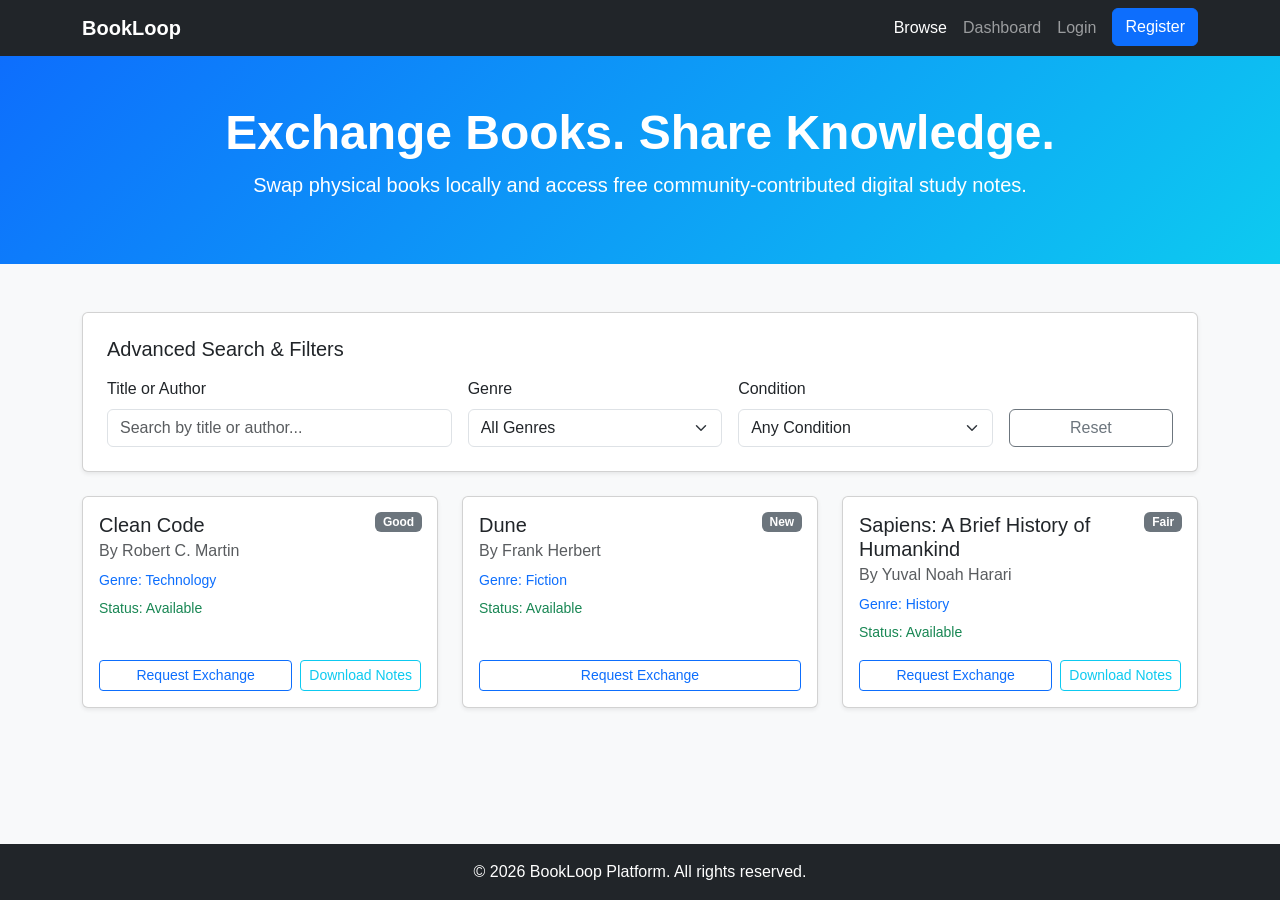
==== public/index.html @ fa004065 "Complete project setup with backend API and database schema" ====
<!DOCTYPE html>
<html lang="en">
<head>
    <meta charset="UTF-8">
    <meta name="viewport" content="width=device-width, initial-scale=1.0">
    <title>BookLoop - Exchange Books & Share Digital Notes</title>
    <!-- Bootstrap 5 CSS CDN -->
    <link href="https://cdn.jsdelivr.net/npm/bootstrap@5.3.2/dist/css/bootstrap.min.css" rel="stylesheet">
    <link rel="stylesheet" href="../assets/css/style.css">
</head>
<body>

    <!-- Navigation Bar -->
    <nav class="navbar navbar-expand-lg navbar-dark bg-dark">
        <div class="container">
            <a class="navbar-brand fw-bold" href="index.html">BookLoop</a>
            <button class="navbar-toggler" type="button" data-bs-toggle="collapse" data-bs-target="#navbarNav">
                <span class="navbar-toggler-icon"></span>
            </button>
            <div class="collapse navbar-collapse" id="navbarNav">
                <ul class="navbar-nav ms-auto">
                    <li class="nav-item"><a class="nav-link active" href="index.html">Browse</a></li>
                    <li class="nav-item"><a class="nav-link" href="dashboard.html">Dashboard</a></li>
                    <li class="nav-item"><a class="nav-link" href="login.html">Login</a></li>
                    <li class="nav-item"><a class="btn btn-primary ms-2" href="register.html">Register</a></li>
                </ul>
            </div>
        </div>
    </nav>

    <!-- Hero Header -->
    <header class="hero-section text-center">
        <div class="container">
            <h1 class="display-5 fw-bold">Exchange Books. Share Knowledge.</h1>
            <p class="lead">Swap physical books locally and access free community-contributed digital study notes.</p>
        </div>
    </header>

    <!-- Main Content: Advanced Search & Listings -->
    <main class="container my-5">
        
        <!-- Advanced Search & Filter Bar (MVP Essential) -->
        <div class="card p-4 mb-4 shadow-sm">
            <h5 class="card-title mb-3">Advanced Search & Filters</h5>
            <form id="search-filter-form" class="row g-3">
                <div class="col-md-4">
                    <label for="search-keyword" class="form-label">Title or Author</label>
                    <input type="text" id="search-keyword" class="form-control" placeholder="Search by title or author...">
                </div>
                <div class="col-md-3">
                    <label for="filter-genre" class="form-label">Genre</label>
                    <select id="filter-genre" class="form-select">
                        <option value="all">All Genres</option>
                        <option value="Fiction">Fiction</option>
                        <option value="Non-Fiction">Non-Fiction</option>
                        <option value="Science">Science</option>
                        <option value="Technology">Technology</option>
                        <option value="History">History</option>
                    </select>
                </div>
                <div class="col-md-3">
                    <label for="filter-condition" class="form-label">Condition</label>
                    <select id="filter-condition" class="form-select">
                        <option value="all">Any Condition</option>
                        <option value="New">New</option>
                        <option value="Good">Good</option>
                        <option value="Fair">Fair</option>
                    </select>
                </div>
                <div class="col-md-2 d-flex align-items-end">
                    <button type="reset" id="reset-filter-btn" class="btn btn-outline-secondary w-100">Reset</button>
                </div>
            </form>
        </div>

        <!-- Dynamic Content Grid -->
        <div id="listings-container" class="row g-4">
            <!-- Rendered dynamically by app.js -->
        </div>

    </main>

    <!-- Footer -->
    <footer class="bg-dark text-white text-center py-3 mt-auto">
        <p class="mb-0">&copy; 2026 BookLoop Platform. All rights reserved.</p>
    </footer>

    <!-- Bootstrap 5 JS Bundle & Custom Application Script -->
    <script src="https://cdn.jsdelivr.net/npm/bootstrap@5.3.2/dist/js/bootstrap.bundle.min.js"></script>
    <script src="../assets/js/app.js"></script>
</body>
</html>
---- assets/css/style.css ----
/* Custom styling overrides for BookLoop platform */
body {
    background-color: #f8f9fa;
    font-family: 'Segoe UI', Tahoma, Geneva, Verdana, sans-serif;
    min-height: 100vh;
    display: flex;
    flex-direction: column;
}

main {
    flex: 1;
}

.hero-section {
    background: linear-gradient(135deg, #0d6efd 0%, #0dcaf0 100%);
    color: white;
    padding: 3rem 0;
}

.card {
    transition: transform 0.2s ease, box-shadow 0.2s ease;
}

.card:hover {
    transform: translateY(-4px);
    box-shadow: 0 8px 16px rgba(0,0,0,0.1);
}

.badge-condition {
    position: absolute;
    top: 15px;
    right: 15px;
}
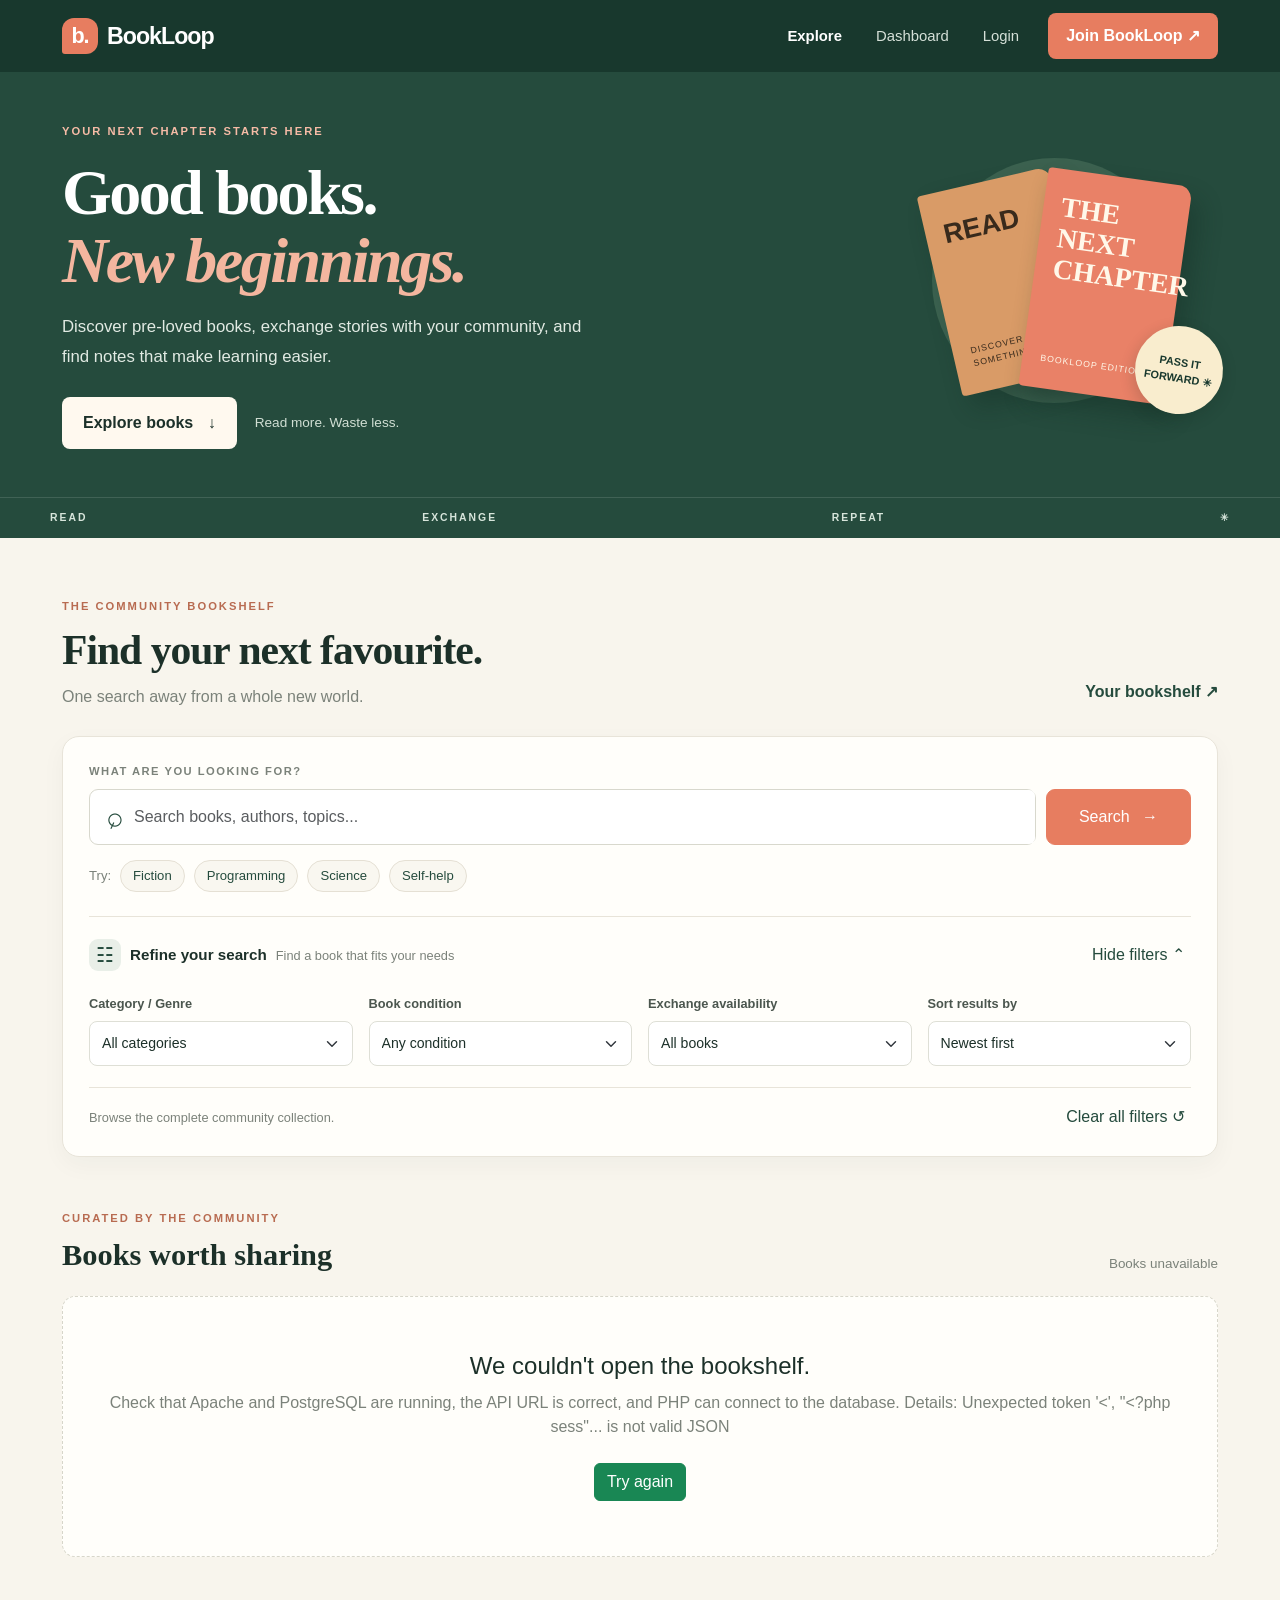
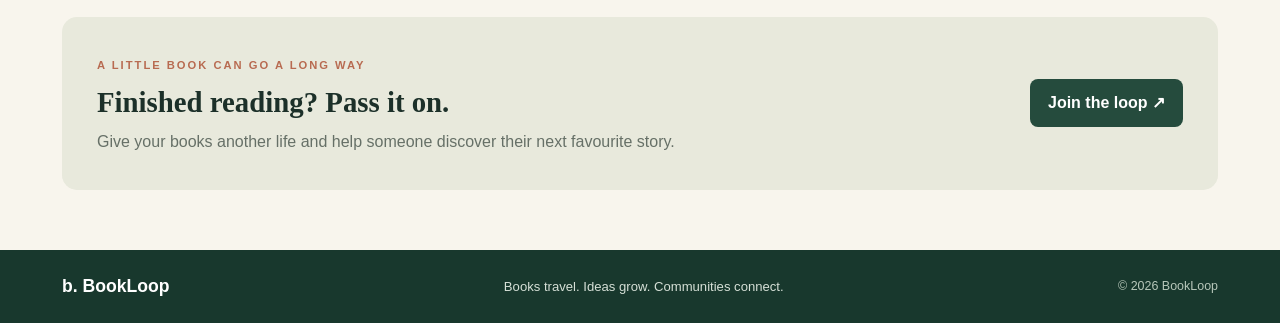
==== commit c840cb4d: "Improve BookLoop frontend UI" ====
--- a/public/index.html
+++ b/public/index.html
@@ -1,92 +1,293 @@
+
 <!DOCTYPE html>
 <html lang="en">
 <head>
     <meta charset="UTF-8">
     <meta name="viewport" content="width=device-width, initial-scale=1.0">
-    <title>BookLoop - Exchange Books & Share Digital Notes</title>
-    <!-- Bootstrap 5 CSS CDN -->
-    <link href="https://cdn.jsdelivr.net/npm/bootstrap@5.3.2/dist/css/bootstrap.min.css" rel="stylesheet">
+    <meta name="theme-color" content="#172923">
+
+    <title>BookLoop | Discover Your Next Read</title>
+
+    <link href="https://cdn.jsdelivr.net/npm/bootstrap@5.3.3/dist/css/bootstrap.min.css" rel="stylesheet">
     <link rel="stylesheet" href="../assets/css/style.css">
 </head>
-<body>
-
-    <!-- Navigation Bar -->
-    <nav class="navbar navbar-expand-lg navbar-dark bg-dark">
+<body class="bookloop-page">
+
+    <!-- Navigation -->
+    <nav class="navbar navbar-expand-lg bookloop-nav">
         <div class="container">
-            <a class="navbar-brand fw-bold" href="index.html">BookLoop</a>
-            <button class="navbar-toggler" type="button" data-bs-toggle="collapse" data-bs-target="#navbarNav">
+            <a class="navbar-brand" href="index.html">
+                <span class="brand-symbol">b.</span>
+                BookLoop
+            </a>
+
+            <button class="navbar-toggler" type="button"
+                    data-bs-toggle="collapse"
+                    data-bs-target="#navbarNav"
+                    aria-label="Toggle navigation">
                 <span class="navbar-toggler-icon"></span>
             </button>
+
             <div class="collapse navbar-collapse" id="navbarNav">
-                <ul class="navbar-nav ms-auto">
-                    <li class="nav-item"><a class="nav-link active" href="index.html">Browse</a></li>
-                    <li class="nav-item"><a class="nav-link" href="dashboard.html">Dashboard</a></li>
-                    <li class="nav-item"><a class="nav-link" href="login.html">Login</a></li>
-                    <li class="nav-item"><a class="btn btn-primary ms-2" href="register.html">Register</a></li>
+                <ul class="navbar-nav ms-auto align-items-lg-center gap-lg-2">
+                    <li class="nav-item">
+                        <a class="nav-link active" href="index.html">Explore</a>
+                    </li>
+                    <li class="nav-item">
+                        <a class="nav-link" href="dashboard.html">Dashboard</a>
+                    </li>
+                    <li class="nav-item">
+                        <a class="nav-link" href="login.html">Login</a>
+                    </li>
+                    <li class="nav-item">
+                        <a class="btn nav-register" href="register.html">
+                            Join BookLoop <span aria-hidden="true">↗</span>
+                        </a>
+                    </li>
                 </ul>
             </div>
         </div>
     </nav>
 
-    <!-- Hero Header -->
-    <header class="hero-section text-center">
-        <div class="container">
-            <h1 class="display-5 fw-bold">Exchange Books. Share Knowledge.</h1>
-            <p class="lead">Swap physical books locally and access free community-contributed digital study notes.</p>
+    <!-- Hero -->
+    <header class="bookloop-hero">
+        <div class="container hero-inner">
+            <div class="hero-copy">
+                <span class="eyebrow hero-eyebrow">
+                    YOUR NEXT CHAPTER STARTS HERE
+                </span>
+
+                <h1>Good books.<br>
+                    <span>New beginnings.</span>
+                </h1>
+
+                <p>
+                    Discover pre-loved books, exchange stories with your
+                    community, and find notes that make learning easier.
+                </p>
+
+                <div class="hero-actions">
+                    <a href="#discover" class="btn hero-primary">
+                        Explore books <span aria-hidden="true">↓</span>
+                    </a>
+                    <span class="hero-caption">Read more. Waste less.</span>
+                </div>
+            </div>
+
+            <div class="hero-art" aria-label="Illustration of books">
+                <div class="art-circle"></div>
+                <div class="art-book art-book-back">
+                    <span>READ</span>
+                    <small>DISCOVER SOMETHING NEW</small>
+                </div>
+                <div class="art-book art-book-front">
+                    <span>THE<br>NEXT<br>CHAPTER</span>
+                    <small>BOOKLOOP EDITION</small>
+                </div>
+                <div class="art-sticker">PASS IT<br>FORWARD ✳</div>
+            </div>
+        </div>
+
+        <div class="hero-bottom-line">
+            <span>READ</span>
+            <span>EXCHANGE</span>
+            <span>REPEAT</span>
+            <span>✳</span>
         </div>
     </header>
 
-    <!-- Main Content: Advanced Search & Listings -->
-    <main class="container my-5">
-        
-        <!-- Advanced Search & Filter Bar (MVP Essential) -->
-        <div class="card p-4 mb-4 shadow-sm">
-            <h5 class="card-title mb-3">Advanced Search & Filters</h5>
-            <form id="search-filter-form" class="row g-3">
-                <div class="col-md-4">
-                    <label for="search-keyword" class="form-label">Title or Author</label>
-                    <input type="text" id="search-keyword" class="form-control" placeholder="Search by title or author...">
-                </div>
-                <div class="col-md-3">
-                    <label for="filter-genre" class="form-label">Genre</label>
-                    <select id="filter-genre" class="form-select">
-                        <option value="all">All Genres</option>
-                        <option value="Fiction">Fiction</option>
-                        <option value="Non-Fiction">Non-Fiction</option>
-                        <option value="Science">Science</option>
-                        <option value="Technology">Technology</option>
-                        <option value="History">History</option>
-                    </select>
-                </div>
-                <div class="col-md-3">
-                    <label for="filter-condition" class="form-label">Condition</label>
-                    <select id="filter-condition" class="form-select">
-                        <option value="all">Any Condition</option>
-                        <option value="New">New</option>
-                        <option value="Good">Good</option>
-                        <option value="Fair">Fair</option>
-                    </select>
-                </div>
-                <div class="col-md-2 d-flex align-items-end">
-                    <button type="reset" id="reset-filter-btn" class="btn btn-outline-secondary w-100">Reset</button>
-                </div>
+    <main id="discover" class="container discover-section">
+
+        <!-- Search heading -->
+        <div class="discover-heading">
+            <div>
+                <span class="eyebrow">THE COMMUNITY BOOKSHELF</span>
+                <h2>Find your next favourite.</h2>
+                <p>One search away from a whole new world.</p>
+            </div>
+
+            <a href="dashboard.html" class="list-book-link">
+                Your bookshelf <span aria-hidden="true">↗</span>
+            </a>
+        </div>
+
+        <!-- Main search -->
+        <section class="search-shell" aria-label="Book search">
+            <form id="search-filter-form">
+
+                <label for="search-keyword" class="search-label">
+                    WHAT ARE YOU LOOKING FOR?
+                </label>
+
+                <div class="main-search-row">
+                    <div class="search-input-wrap">
+                        <span class="search-icon" aria-hidden="true">⌕</span>
+                        <input
+                            type="search"
+                            id="search-keyword"
+                            class="form-control"
+                            placeholder="Search books, authors, topics..."
+                            autocomplete="off"
+                        >
+                        <button type="button" id="clear-keyword"
+                                class="clear-keyword"
+                                aria-label="Clear search">
+                            ×
+                        </button>
+                    </div>
+
+                    <button type="submit" class="search-submit">
+                        Search <span aria-hidden="true">→</span>
+                    </button>
+                </div>
+
+                <div class="popular-searches">
+                    <span>Try:</span>
+                    <button type="button" class="search-suggestion"
+                            data-query="fiction">Fiction</button>
+                    <button type="button" class="search-suggestion"
+                            data-query="programming">Programming</button>
+                    <button type="button" class="search-suggestion"
+                            data-query="science">Science</button>
+                    <button type="button" class="search-suggestion"
+                            data-query="self help">Self-help</button>
+                </div>
+
+                <!-- Advanced filters -->
+                <div class="filter-heading">
+                    <div>
+                        <span class="filter-heading-icon">☷</span>
+                        <strong>Refine your search</strong>
+                        <span class="filter-subtitle">
+                            Find a book that fits your needs
+                        </span>
+                    </div>
+
+                    <button type="button" id="toggle-advanced"
+                            class="toggle-filters"
+                            aria-expanded="true"
+                            aria-controls="advanced-filters">
+                        Hide filters <span aria-hidden="true">⌃</span>
+                    </button>
+                </div>
+
+                <div id="advanced-filters" class="advanced-filters">
+                    <div class="row g-3">
+
+                        <div class="col-12 col-md-6 col-xl-3">
+                            <label for="filter-genre" class="form-label">
+                                Category / Genre
+                            </label>
+                            <select id="filter-genre" class="form-select">
+                                <option value="all">All categories</option>
+                                <option value="fiction">Fiction</option>
+                                <option value="non-fiction">Non-Fiction</option>
+                                <option value="science">Science</option>
+                                <option value="technology">Technology</option>
+                                <option value="programming">Programming</option>
+                                <option value="history">History</option>
+                                <option value="self help">Self Help</option>
+                                <option value="business">Business</option>
+                            </select>
+                        </div>
+
+                        <div class="col-12 col-md-6 col-xl-3">
+                            <label for="filter-condition" class="form-label">
+                                Book condition
+                            </label>
+                            <select id="filter-condition" class="form-select">
+                                <option value="all">Any condition</option>
+                                <option value="new">New</option>
+                                <option value="good">Good</option>
+                                <option value="fair">Fair</option>
+                                <option value="used">Used</option>
+                            </select>
+                        </div>
+
+                        <div class="col-12 col-md-6 col-xl-3">
+                            <label for="filter-availability" class="form-label">
+                                Exchange availability
+                            </label>
+                            <select id="filter-availability" class="form-select">
+                                <option value="all">All books</option>
+                                <option value="available">Available</option>
+                                <option value="requested">Requested</option>
+                            </select>
+                        </div>
+
+                        <div class="col-12 col-md-6 col-xl-3">
+                            <label for="sort-books" class="form-label">
+                                Sort results by
+                            </label>
+                            <select id="sort-books" class="form-select">
+                                <option value="newest">Newest first</option>
+                                <option value="title-asc">Title: A to Z</option>
+                                <option value="title-desc">Title: Z to A</option>
+                                <option value="author">Author: A to Z</option>
+                            </select>
+                        </div>
+
+                    </div>
+
+                    <div class="filter-footer">
+                        <span id="active-filter-summary">
+                            Browse the complete community collection.
+                        </span>
+                        <button type="reset" id="reset-filter-btn"
+                                class="reset-filters">
+                            Clear all filters <span aria-hidden="true">↺</span>
+                        </button>
+                    </div>
+                </div>
+
             </form>
-        </div>
-
-        <!-- Dynamic Content Grid -->
-        <div id="listings-container" class="row g-4">
-            <!-- Rendered dynamically by app.js -->
-        </div>
+        </section>
+
+        <!-- Results -->
+        <section class="results-section" aria-labelledby="results-title">
+            <div class="results-heading">
+                <div>
+                    <span class="eyebrow">CURATED BY THE COMMUNITY</span>
+                    <h3 id="results-title">Books worth sharing</h3>
+                </div>
+                <span id="results-count" class="results-count"
+                      aria-live="polite">Loading books...</span>
+            </div>
+
+            <div id="listings-container" class="row g-4">
+                <div class="col-12">
+                    <div class="loading-state">
+                        <span class="loading-spinner"></span>
+                        <p>Opening the community bookshelf...</p>
+                    </div>
+                </div>
+            </div>
+        </section>
+
+        <!-- Community banner -->
+        <section class="community-banner">
+            <div>
+                <span class="eyebrow">A LITTLE BOOK CAN GO A LONG WAY</span>
+                <h3>Finished reading? Pass it on.</h3>
+                <p>Give your books another life and help someone discover
+                   their next favourite story.</p>
+            </div>
+            <a href="dashboard.html" class="community-button">
+                Join the loop <span aria-hidden="true">↗</span>
+            </a>
+        </section>
 
     </main>
 
-    <!-- Footer -->
-    <footer class="bg-dark text-white text-center py-3 mt-auto">
-        <p class="mb-0">&copy; 2026 BookLoop Platform. All rights reserved.</p>
+    <footer class="bookloop-footer">
+        <div class="container footer-inner">
+            <a class="footer-brand" href="index.html">b. BookLoop</a>
+            <p>Books travel. Ideas grow. Communities connect.</p>
+            <span>© 2026 BookLoop</span>
+        </div>
     </footer>
 
-    <!-- Bootstrap 5 JS Bundle & Custom Application Script -->
-    <script src="https://cdn.jsdelivr.net/npm/bootstrap@5.3.2/dist/js/bootstrap.bundle.min.js"></script>
+    <script src="https://cdn.jsdelivr.net/npm/bootstrap@5.3.3/dist/js/bootstrap.bundle.min.js"></script>
     <script src="../assets/js/app.js"></script>
 </body>
-</html>+</html>
--- a/assets/css/style.css
+++ b/assets/css/style.css
@@ -1,33 +1,1026 @@
-/* Custom styling overrides for BookLoop platform */
-body {
-    background-color: #f8f9fa;
-    font-family: 'Segoe UI', Tahoma, Geneva, Verdana, sans-serif;
+
+/* ==========================================
+   BOOKLOOP — COMPLETE STYLESHEET
+   Theme: Modern community bookstore
+   ========================================== */
+
+/* ---------- 1. Global Variables ---------- */
+
+.bookloop-page {
+    --bl-ink: #1c3029;
+    --bl-green: #254b3d;
+    --bl-green-dark: #18382d;
+    --bl-coral: #e77d60;
+    --bl-cream: #f8f5ed;
+    --bl-paper: #fffefa;
+    --bl-muted: #7b827a;
+    --bl-line: #e8e4d9;
+
+    background: var(--bl-cream);
+    color: var(--bl-ink);
+    font-family: "Segoe UI", Arial, sans-serif;
+    margin: 0;
     min-height: 100vh;
+}
+
+.bookloop-page * {
+    box-sizing: border-box;
+}
+
+.bookloop-page a {
+    text-decoration: none;
+}
+
+.bookloop-page button,
+.bookloop-page input,
+.bookloop-page select {
+    font: inherit;
+}
+
+.bookloop-page .container {
+    max-width: 1180px;
+}
+
+/* ---------- 2. Navigation ---------- */
+
+.bookloop-nav {
+    background: var(--bl-green-dark);
+    padding: 13px 0;
+}
+
+.bookloop-nav .navbar-brand {
+    color: #fff;
+    font-size: 1.45rem;
+    font-weight: 800;
+    letter-spacing: -1px;
+    display: flex;
+    align-items: center;
+    gap: 9px;
+}
+
+.brand-symbol {
+    width: 36px;
+    height: 36px;
+    display: inline-flex;
+    align-items: center;
+    justify-content: center;
+    background: var(--bl-coral);
+    color: #fff;
+    border-radius: 12px 12px 12px 3px;
+    font-size: 1.35rem;
+}
+
+.bookloop-nav .nav-link {
+    color: #d5e0d8;
+    padding: 10px 13px !important;
+    font-size: 0.93rem;
+    transition: color 0.2s;
+}
+
+.bookloop-nav .nav-link:hover,
+.bookloop-nav .nav-link.active {
+    color: #fff;
+}
+
+.bookloop-nav .nav-link.active {
+    font-weight: 700;
+}
+
+.bookloop-nav .navbar-toggler {
+    border-color: #718579;
+}
+
+.bookloop-nav .navbar-toggler:focus {
+    box-shadow: 0 0 0 3px #ffffff25;
+}
+
+.bookloop-nav .navbar-toggler-icon {
+    filter: brightness(0) invert(1);
+}
+
+.nav-register {
+    margin-left: 8px;
+    padding: 10px 17px;
+    border-radius: 8px;
+    color: #fff;
+    background: var(--bl-coral);
+    font-weight: 600;
+}
+
+.nav-register:hover {
+    background: #d76c50;
+    color: #fff;
+}
+
+/* ---------- 3. Hero Section ---------- */
+
+.bookloop-hero {
+    position: relative;
+    overflow: hidden;
+    color: #fff;
+    background: var(--bl-green);
+}
+
+.hero-inner {
+    min-height: 360px;
+    display: flex;
+    align-items: center;
+    justify-content: space-between;
+    gap: 45px;
+    padding-top: 46px;
+    padding-bottom: 48px;
+}
+
+.hero-copy {
+    max-width: 650px;
+    position: relative;
+    z-index: 2;
+}
+
+.eyebrow {
+    display: inline-block;
+    font-size: 0.7rem;
+    letter-spacing: 2px;
+    font-weight: 800;
+    line-height: 1.6;
+}
+
+.hero-eyebrow {
+    color: #f6bba6;
+}
+
+.hero-copy h1 {
+    margin: 17px 0;
+    font-family: Georgia, "Times New Roman", serif;
+    font-size: clamp(2.7rem, 5vw, 4.4rem);
+    font-weight: 700;
+    letter-spacing: -2.5px;
+    line-height: 1.06;
+}
+
+.hero-copy h1 span {
+    color: #f4b69f;
+    font-style: italic;
+}
+
+.hero-copy > p {
+    color: #e1eae3;
+    font-size: 1.05rem;
+    line-height: 1.8;
+    max-width: 540px;
+}
+
+.hero-actions {
+    display: flex;
+    align-items: center;
+    flex-wrap: wrap;
+    gap: 18px;
+    margin-top: 25px;
+}
+
+.hero-primary {
+    padding: 13px 20px;
+    border-radius: 8px;
+    color: var(--bl-ink);
+    background: #fff9ef;
+    font-weight: 700;
+    transition: background 0.2s;
+}
+
+.hero-primary:hover {
+    background: #f4b69f;
+    color: var(--bl-ink);
+}
+
+.hero-primary span {
+    margin-left: 10px;
+}
+
+.hero-caption {
+    color: #d1dfd4;
+    font-size: 0.85rem;
+}
+
+/* ---------- 4. Decorative Book Illustration ---------- */
+
+.hero-art {
+    position: relative;
+    flex: 0 0 310px;
+    height: 260px;
+}
+
+.art-circle {
+    position: absolute;
+    width: 245px;
+    height: 245px;
+    border-radius: 50%;
+    background: #3c6250;
+    top: 4px;
+    left: 24px;
+}
+
+.art-book {
+    position: absolute;
     display: flex;
     flex-direction: column;
-}
-
-main {
+    justify-content: space-between;
+    box-shadow: 10px 14px 24px #10271d55;
+    border-radius: 4px 13px 13px 4px;
+    padding: 23px 18px;
+}
+
+.art-book-back {
+    width: 135px;
+    height: 205px;
+    background: #d99b67;
+    color: #382a1c;
+    left: 30px;
+    top: 25px;
+    transform: rotate(-13deg);
+}
+
+.art-book-back span {
+    font-size: 1.7rem;
+    font-weight: 900;
+}
+
+.art-book-back small,
+.art-book-front small {
+    font-size: 0.55rem;
+    letter-spacing: 1px;
+}
+
+.art-book-front {
+    width: 145px;
+    height: 220px;
+    background: #e98167;
+    color: #fff8e9;
+    left: 125px;
+    top: 22px;
+    transform: rotate(8deg);
+}
+
+.art-book-front span {
+    font-family: Georgia, serif;
+    font-size: 1.75rem;
+    font-weight: 700;
+    line-height: 1.1;
+}
+
+.art-sticker {
+    position: absolute;
+    right: -5px;
+    bottom: 0;
+    background: #f9edce;
+    color: var(--bl-green-dark);
+    border-radius: 50%;
+    width: 88px;
+    height: 88px;
+    display: flex;
+    align-items: center;
+    justify-content: center;
+    text-align: center;
+    font-size: 0.68rem;
+    font-weight: 900;
+    line-height: 1.5;
+    transform: rotate(9deg);
+    box-shadow: 0 5px 15px #10271d30;
+}
+
+.hero-bottom-line {
+    display: flex;
+    justify-content: space-between;
+    padding: 12px max(calc((100vw - 1180px) / 2), 24px);
+    border-top: 1px solid #ffffff20;
+    color: #d7e5db;
+    font-size: 0.65rem;
+    font-weight: 700;
+    letter-spacing: 2px;
+}
+
+/* ---------- 5. Discovery Section ---------- */
+
+.discover-section {
+    padding-top: 55px;
+    padding-bottom: 60px;
+}
+
+.discover-heading,
+.results-heading {
+    display: flex;
+    justify-content: space-between;
+    align-items: flex-end;
+    gap: 20px;
+}
+
+.discover-heading .eyebrow,
+.results-heading .eyebrow {
+    color: #b86b51;
+}
+
+.discover-heading h2 {
+    margin: 9px 0;
+    font-family: Georgia, "Times New Roman", serif;
+    font-size: clamp(1.8rem, 4vw, 2.6rem);
+    font-weight: 700;
+    letter-spacing: -1px;
+}
+
+.discover-heading p {
+    color: var(--bl-muted);
+    margin: 0;
+}
+
+.list-book-link {
+    color: var(--bl-green);
+    font-weight: 700;
+    white-space: nowrap;
+    padding-bottom: 5px;
+}
+
+.list-book-link:hover {
+    color: #bd634a;
+}
+
+/* ---------- 6. Search Panel ---------- */
+
+.search-shell {
+    background: var(--bl-paper);
+    border: 1px solid var(--bl-line);
+    border-radius: 17px;
+    margin-top: 27px;
+    padding: 26px;
+    box-shadow: 0 8px 25px #23372a0a;
+}
+
+.search-label {
+    display: block;
+    margin-bottom: 10px;
+    color: var(--bl-muted);
+    font-size: 0.7rem;
+    font-weight: 800;
+    letter-spacing: 1.5px;
+}
+
+.main-search-row {
+    display: flex;
+    gap: 10px;
+}
+
+.search-input-wrap {
+    display: flex;
     flex: 1;
-}
-
-.hero-section {
-    background: linear-gradient(135deg, #0d6efd 0%, #0dcaf0 100%);
-    color: white;
-    padding: 3rem 0;
-}
-
-.card {
-    transition: transform 0.2s ease, box-shadow 0.2s ease;
-}
-
-.card:hover {
+    min-width: 0;
+    align-items: center;
+    border: 1px solid #d8d8cd;
+    border-radius: 9px;
+    background: #fff;
+    padding-left: 15px;
+    transition: border-color 0.2s, box-shadow 0.2s;
+}
+
+.search-input-wrap:focus-within {
+    border-color: var(--bl-green);
+    box-shadow: 0 0 0 3px #254b3d16;
+}
+
+.search-icon {
+    font-size: 1.8rem;
+    color: var(--bl-green);
+    line-height: 1;
+    transform: rotate(-20deg);
+}
+
+.search-input-wrap .form-control {
+    border: 0;
+    box-shadow: none;
+    padding: 15px 12px;
+    min-width: 0;
+}
+
+.search-input-wrap .form-control:focus {
+    outline: none;
+}
+
+.clear-keyword {
+    display: none;
+    border: 0;
+    background: transparent;
+    color: var(--bl-muted);
+    font-size: 1.5rem;
+    padding: 0 12px;
+}
+
+.clear-keyword.visible {
+    display: block;
+}
+
+.search-submit {
+    flex: 0 0 145px;
+    background: var(--bl-coral);
+    border: 1px solid var(--bl-coral);
+    border-radius: 9px;
+    color: #fff;
+    font-weight: 700;
+    transition: background 0.2s;
+}
+
+.search-submit:hover {
+    background: #d76c50;
+}
+
+.search-submit span {
+    margin-left: 8px;
+}
+
+/* ---------- 7. Popular Searches ---------- */
+
+.popular-searches {
+    display: flex;
+    flex-wrap: wrap;
+    gap: 9px;
+    align-items: center;
+    margin-top: 15px;
+    font-size: 0.82rem;
+}
+
+.popular-searches > span {
+    color: var(--bl-muted);
+}
+
+.search-suggestion {
+    border: 1px solid #e5e0d4;
+    border-radius: 30px;
+    padding: 5px 12px;
+    color: var(--bl-green);
+    background: #f9f7f0;
+    font-size: 0.78rem;
+    cursor: pointer;
+    transition: background 0.2s, border-color 0.2s;
+}
+
+.search-suggestion:hover {
+    background: #e7eee7;
+    border-color: #b8cbbd;
+}
+
+/* ---------- 8. Advanced Filters ---------- */
+
+.filter-heading {
+    display: flex;
+    justify-content: space-between;
+    align-items: center;
+    gap: 12px;
+    border-top: 1px solid var(--bl-line);
+    margin-top: 24px;
+    padding-top: 22px;
+}
+
+.filter-heading > div {
+    display: flex;
+    align-items: center;
+    flex-wrap: wrap;
+    gap: 9px;
+}
+
+.filter-heading-icon {
+    display: inline-flex;
+    align-items: center;
+    justify-content: center;
+    width: 32px;
+    height: 32px;
+    border-radius: 9px;
+    color: var(--bl-green);
+    background: #e9efe8;
+    font-size: 1.25rem;
+}
+
+.filter-heading strong {
+    font-size: 0.95rem;
+}
+
+.filter-subtitle {
+    color: var(--bl-muted);
+    font-size: 0.8rem;
+}
+
+.toggle-filters,
+.reset-filters {
+    border: 0;
+    background: transparent;
+    color: var(--bl-green);
+    font-size: 0.83rem;
+    font-weight: 700;
+    white-space: nowrap;
+    cursor: pointer;
+}
+
+.toggle-filters:hover,
+.reset-filters:hover {
+    color: var(--bl-coral);
+}
+
+.advanced-filters {
+    padding-top: 20px;
+}
+
+.advanced-filters[hidden] {
+    display: none !important;
+}
+
+.advanced-filters .form-label {
+    color: #4b564e;
+    font-size: 0.8rem;
+    font-weight: 700;
+}
+
+.advanced-filters .form-select {
+    min-height: 45px;
+    border-color: #dedfd6;
+    border-radius: 8px;
+    background-color: #fff;
+    color: var(--bl-ink);
+    font-size: 0.88rem;
+}
+
+.advanced-filters .form-select:focus {
+    border-color: var(--bl-green);
+    box-shadow: 0 0 0 3px #254b3d16;
+}
+
+.filter-footer {
+    display: flex;
+    justify-content: space-between;
+    align-items: center;
+    flex-wrap: wrap;
+    gap: 12px;
+    border-top: 1px solid var(--bl-line);
+    margin-top: 21px;
+    padding-top: 16px;
+}
+
+#active-filter-summary {
+    color: var(--bl-muted);
+    font-size: 0.8rem;
+}
+
+/* ---------- 9. Results Section ---------- */
+
+.results-section {
+    margin-top: 48px;
+}
+
+.results-heading {
+    margin-bottom: 22px;
+}
+
+.results-heading h3 {
+    margin: 8px 0 0;
+    font-family: Georgia, "Times New Roman", serif;
+    font-size: 1.9rem;
+    font-weight: 700;
+}
+
+.results-count {
+    color: var(--bl-muted);
+    font-size: 0.84rem;
+    text-align: right;
+}
+
+/* ---------- 10. Book Cards ---------- */
+
+.book-result-card {
+    height: 100%;
+    overflow: hidden;
+    border: 1px solid var(--bl-line);
+    border-radius: 13px;
+    background: var(--bl-paper);
+    transition: transform 0.2s, box-shadow 0.2s;
+}
+
+.book-result-card:hover {
     transform: translateY(-4px);
-    box-shadow: 0 8px 16px rgba(0,0,0,0.1);
-}
-
-.badge-condition {
+    box-shadow: 0 12px 28px #23372a12;
+}
+
+.book-cover-area {
+    min-height: 210px;
+    position: relative;
+    overflow: hidden;
+    display: flex;
+    align-items: center;
+    justify-content: center;
+    padding: 25px;
+    background: #e9e3d4;
+}
+
+.book-cover-art {
+    width: 122px;
+    min-height: 164px;
+    padding: 19px 14px;
+    border-radius: 3px 8px 8px 3px;
+    background: var(--cover-color, #355c4b);
+    color: #fff;
+    display: flex;
+    flex-direction: column;
+    justify-content: space-between;
+    box-shadow: 7px 8px 16px #1729232c;
+    border-left: 5px solid #00000018;
+    transform: rotate(-3deg);
+    text-align: left;
+}
+
+.book-cover-art strong {
+    font-family: Georgia, serif;
+    font-size: 1rem;
+    line-height: 1.2;
+    overflow-wrap: anywhere;
+}
+
+.book-cover-art small {
+    font-size: 0.52rem;
+    letter-spacing: 1px;
+    opacity: 0.85;
+}
+
+.condition-badge {
     position: absolute;
-    top: 15px;
-    right: 15px;
-}+    top: 12px;
+    left: 12px;
+    background: #fffefa;
+    color: var(--bl-green);
+    border-radius: 5px;
+    padding: 5px 9px;
+    font-size: 0.68rem;
+    font-weight: 800;
+}
+
+.book-result-info {
+    padding: 19px;
+}
+
+.book-result-info h4 {
+    font-size: 1.08rem;
+    font-weight: 750;
+    margin: 0 0 6px;
+    overflow-wrap: anywhere;
+}
+
+.book-author {
+    color: var(--bl-muted);
+    font-size: 0.84rem;
+    margin-bottom: 15px;
+}
+
+.book-card-meta {
+    display: flex;
+    flex-wrap: wrap;
+    gap: 7px;
+    margin-bottom: 17px;
+}
+
+.book-tag {
+    background: #f0eee5;
+    color: #485b4d;
+    border-radius: 5px;
+    padding: 5px 8px;
+    font-size: 0.7rem;
+}
+
+.availability-tag {
+    background: #e7f3e8;
+    color: #2c713f;
+}
+
+.availability-tag.requested {
+    background: #fff0db;
+    color: #8c5b1e;
+}
+
+.book-description {
+    color: #737a71;
+    font-size: 0.82rem;
+    line-height: 1.65;
+    margin-bottom: 18px;
+}
+
+.exchange-button {
+    display: block;
+    width: 100%;
+    padding: 10px 12px;
+    border: 1px solid var(--bl-green);
+    border-radius: 7px;
+    background: var(--bl-green);
+    color: #fff;
+    text-align: center;
+    font-size: 0.85rem;
+    font-weight: 700;
+    cursor: pointer;
+    transition: background 0.2s;
+}
+
+.exchange-button:hover {
+    background: var(--bl-green-dark);
+    color: #fff;
+}
+
+.exchange-button:disabled {
+    opacity: 0.65;
+    cursor: not-allowed;
+}
+
+/* ---------- 11. Loading, Empty and Error States ---------- */
+
+.loading-state,
+.empty-state,
+.error-state {
+    padding: 55px 20px;
+    text-align: center;
+    border: 1px dashed #d7d6ca;
+    border-radius: 13px;
+    background: #fffefa;
+    color: var(--bl-muted);
+}
+
+.empty-state h4,
+.error-state h4 {
+    color: var(--bl-ink);
+    margin-bottom: 10px;
+}
+
+.loading-spinner {
+    display: inline-block;
+    width: 28px;
+    height: 28px;
+    border: 3px solid #dce4dc;
+    border-top-color: var(--bl-green);
+    border-radius: 50%;
+    animation: bl-spin 0.7s linear infinite;
+    margin-bottom: 12px;
+}
+
+@keyframes bl-spin {
+    to {
+        transform: rotate(360deg);
+    }
+}
+
+/* ---------- 12. Community Banner ---------- */
+
+.community-banner {
+    display: flex;
+    justify-content: space-between;
+    align-items: center;
+    gap: 25px;
+    margin-top: 60px;
+    padding: 35px;
+    border-radius: 15px;
+    background: #e8e9dc;
+}
+
+.community-banner .eyebrow {
+    color: #b86b51;
+}
+
+.community-banner h3 {
+    margin: 9px 0;
+    font-family: Georgia, "Times New Roman", serif;
+    font-size: 1.8rem;
+    font-weight: 700;
+}
+
+.community-banner p {
+    max-width: 580px;
+    color: #667067;
+    margin: 0;
+    line-height: 1.7;
+}
+
+.community-button {
+    flex-shrink: 0;
+    padding: 12px 18px;
+    border-radius: 8px;
+    color: #fff;
+    background: var(--bl-green);
+    font-weight: 700;
+    transition: background 0.2s;
+}
+
+.community-button:hover {
+    color: #fff;
+    background: var(--bl-green-dark);
+}
+
+/* ---------- 13. Footer ---------- */
+
+.bookloop-footer {
+    background: var(--bl-green-dark);
+    color: #d6e0d7;
+    padding: 23px 0;
+}
+
+.footer-inner {
+    display: flex;
+    align-items: center;
+    justify-content: space-between;
+    flex-wrap: wrap;
+    gap: 12px;
+}
+
+.footer-brand {
+    color: #fff;
+    font-size: 1.1rem;
+    font-weight: 800;
+}
+
+.footer-brand:hover {
+    color: #f4b69f;
+}
+
+.footer-inner p {
+    margin: 0;
+    font-size: 0.82rem;
+}
+
+.footer-inner > span {
+    font-size: 0.78rem;
+    color: #b7c7ba;
+}
+
+/* ---------- 14. Tablet Layout ---------- */
+
+@media (max-width: 991px) {
+    .hero-inner {
+        min-height: auto;
+    }
+
+    .hero-art {
+        flex-basis: 270px;
+        transform: scale(0.88);
+        transform-origin: center right;
+        margin-right: -15px;
+    }
+
+    .filter-subtitle {
+        flex-basis: 100%;
+        margin-left: 41px;
+    }
+
+    .community-banner {
+        align-items: flex-start;
+        flex-direction: column;
+    }
+
+    .bookloop-nav .nav-register {
+        display: inline-block;
+        margin: 8px 0;
+    }
+}
+
+/* ---------- 15. Mobile Layout ---------- */
+
+@media (max-width: 767px) {
+    .hero-inner {
+        padding-top: 45px;
+        padding-bottom: 25px;
+        flex-direction: column;
+        align-items: flex-start;
+        gap: 0;
+    }
+
+    .hero-copy h1 {
+        font-size: 3rem;
+    }
+
+    .hero-copy > p {
+        font-size: 0.98rem;
+    }
+
+    .hero-art {
+        align-self: center;
+        transform: scale(0.8);
+        transform-origin: top center;
+        height: 225px;
+        margin: 10px auto 0;
+    }
+
+    .hero-bottom-line {
+        padding-left: 20px;
+        padding-right: 20px;
+        letter-spacing: 1px;
+    }
+
+    .discover-section {
+        padding-top: 38px;
+    }
+
+    .discover-heading {
+        align-items: flex-start;
+        flex-direction: column;
+    }
+
+    .search-shell {
+        padding: 17px;
+        margin-top: 22px;
+    }
+
+    .main-search-row {
+        flex-direction: column;
+    }
+
+    .search-input-wrap {
+        flex: auto;
+        min-height: 50px;
+    }
+
+    .search-submit {
+        flex-basis: auto;
+        min-height: 47px;
+    }
+
+    .filter-heading {
+        align-items: flex-start;
+        flex-direction: column;
+    }
+
+    .filter-subtitle {
+        margin-left: 41px;
+    }
+
+    .filter-footer {
+        align-items: flex-start;
+        flex-direction: column;
+    }
+
+    .results-heading {
+        align-items: flex-start;
+        flex-direction: column;
+        gap: 10px;
+    }
+
+    .results-count {
+        text-align: left;
+    }
+
+    .community-banner {
+        padding: 24px;
+    }
+
+    .community-banner h3 {
+        font-size: 1.55rem;
+    }
+
+    .footer-inner {
+        align-items: flex-start;
+        flex-direction: column;
+    }
+}
+
+/* ---------- 16. Small Mobile Screens ---------- */
+
+@media (max-width: 400px) {
+    .hero-copy h1 {
+        font-size: 2.45rem;
+        letter-spacing: -1.5px;
+    }
+
+    .hero-bottom-line {
+        font-size: 0.55rem;
+        letter-spacing: 0.5px;
+        padding-left: 12px;
+        padding-right: 12px;
+    }
+
+    .search-shell {
+        padding: 13px;
+    }
+
+    .filter-heading > div {
+        gap: 6px;
+    }
+
+    .book-result-info {
+        padding: 15px;
+    }
+}
+
+/* ---------- 17. Accessibility ---------- */
+
+.bookloop-page button:focus-visible,
+.bookloop-page a:focus-visible,
+.bookloop-page input:focus-visible,
+.bookloop-page select:focus-visible {
+    outline: 3px solid #e77d60;
+    outline-offset: 3px;
+}
+
+@media (prefers-reduced-motion: reduce) {
+    .bookloop-page *,
+    .bookloop-page *::before,
+    .bookloop-page *::after {
+        scroll-behavior: auto !important;
+        animation-duration: 0.01ms !important;
+        animation-iteration-count: 1 !important;
+        transition-duration: 0.01ms !important;
+    }
+}
